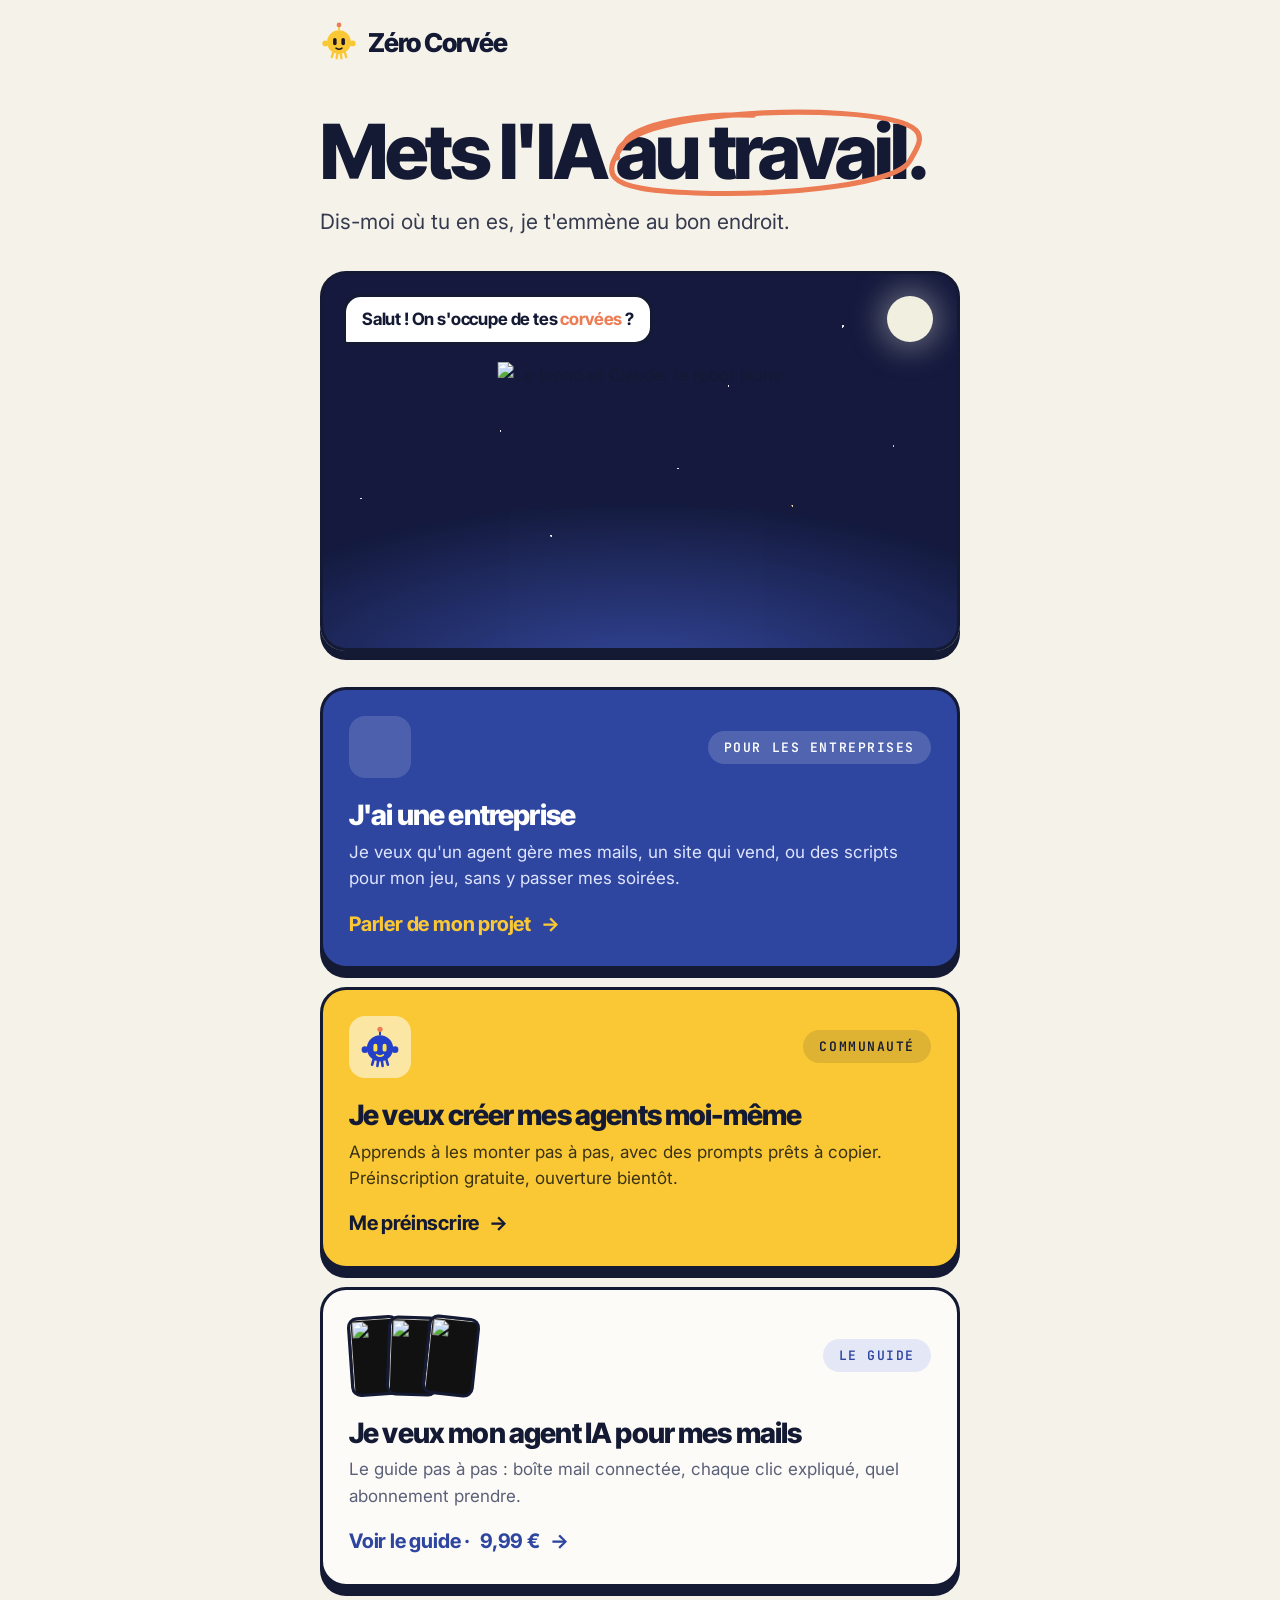
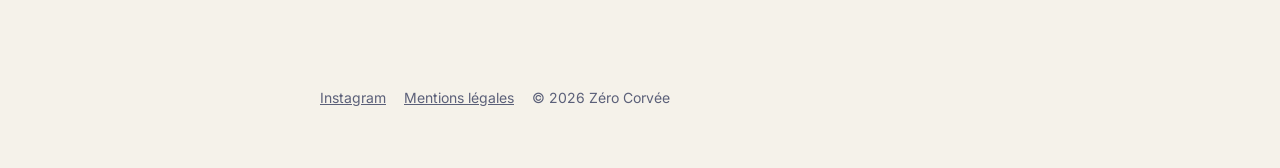
==== index.html @ 28c99670 "Add files via upload" ====
<!doctype html>
<html lang="fr">
<head>
  <meta charset="utf-8">
  <meta name="viewport" content="width=device-width, initial-scale=1">
  <title>Zéro Corvée · Mets l'IA au travail</title>
  <meta name="description" content="Agents IA, sites, scripts : dis-moi où tu en es, je t'emmène au bon endroit.">
  <meta property="og:image" content="img/og.jpg">
  <meta property="og:title" content="Zéro Corvée · Mets l'IA au travail">
  <meta property="og:site_name" content="Zéro Corvée">
  <link rel="stylesheet" href="styles.css?v=6">
</head>
<body>
  <main class="wrap">
    <header class="top">
      <a class="logo" href="index.html"><span data-robot="yellow"></span><span data-brand></span></a>
    </header>

    <h1 style="margin-top:28px">Mets l'IA <span class="circled">au travail</span>.</h1>
    <p class="lead">Dis-moi où tu en es, je t'emmène au bon endroit.</p>

    <div class="scene">
      <div class="stars"></div><div class="moon"></div>
      <div class="bubble">Salut ! On s'occupe de tes <b>corvées</b> ?</div>
      <img class="duo" src="img/duo.png" alt="Le blond et Claude, le robot jaune">
    </div>

    <div class="choices">
      <a class="choice blue" href="entreprise.html">
        <div class="choice-head"><span class="icon-tile"><img src="img/robot.png" alt=""></span><span class="tag">Pour les entreprises</span></div>
        <h3>J'ai une entreprise</h3>
        <p>Je veux qu'un agent gère mes mails, un site qui vend, ou des scripts pour mon jeu, sans y passer mes soirées.</p>
        <span class="arrow-link">Parler de mon projet</span>
      </a>

      <a class="choice yellow" href="communaute.html">
        <div class="choice-head"><span class="icon-tile" data-robot="blue"></span><span class="tag">Communauté</span></div>
        <h3>Je veux créer mes agents moi-même</h3>
        <p>Apprends à les monter pas à pas, avec des prompts prêts à copier. Préinscription gratuite, ouverture bientôt.</p>
        <span class="arrow-link">Me préinscrire</span>
      </a>

      <a class="choice" href="guide.html">
        <div class="choice-head">
          <span class="thumbs"><img src="img/reel1.jpg" alt=""><img src="img/reel3.jpg" alt=""><img src="img/reel4.jpg" alt=""></span>
          <span class="tag">Le guide</span>
        </div>
        <h3>Je veux mon agent IA pour mes mails</h3>
        <p>Le guide pas à pas : boîte mail connectée, chaque clic expliqué, quel abonnement prendre.</p>
        <span class="arrow-link">Voir le guide · <span data-price></span></span>
      </a>
    </div>

    <footer>
      <div class="foot-links">
        <a data-instagram href="#">Instagram</a>
        <a href="mentions.html">Mentions légales</a>
        <span>© <span data-year></span> <span data-brand></span></span>
      </div>
    </footer>
  </main>
  <script src="config.js?v=6"></script>
  <script src="app.js?v=6"></script>
</body>
</html>
---- styles.css ----
@import url("https://fonts.googleapis.com/css2?family=Inter+Tight:wght@600;700;800&family=Inter:wght@400;500;600;700&family=JetBrains+Mono:wght@500;600&display=swap");

:root {
  --bg: #f5f2ea;
  --bg-2: #eeebe2;
  --card: #fcfbf7;
  --ink: #141a33;
  --night: #141a3d;
  --muted: #5b6079;
  --line: #e1ddd1;
  --line-2: #d4cfc1;
  --blue: #2e46a0;          /* le costume du blond */
  --blue-soft: #e4e8f6;
  --yellow: #fac834;        /* le robot */
  --orange: #ec7c54;        /* l'antenne du robot */
  --green: #2f9d62;
  --radius: 26px;
}

* { box-sizing: border-box; }
html { -webkit-text-size-adjust: 100%; }
body {
  margin: 0;
  background: var(--bg);
  color: var(--ink);
  font: 400 17px/1.55 "Inter", system-ui, sans-serif;
}
img { max-width: 100%; display: block; }
a { color: inherit; }

.wrap { width: min(640px, 100% - 32px); margin: 0 auto; }
.wrap-wide { width: min(1160px, 100% - 32px); margin: 0 auto; }

/* ---------- typographie ---------- */
h1, h2, h3 { font-family: "Inter Tight", "Inter", sans-serif; font-weight: 800; letter-spacing: -0.045em; line-height: 0.98; margin: 0; }
h1 { font-size: clamp(40px, 8.5vw, 76px); }
h2 { font-size: clamp(34px, 6vw, 60px); }
h3 { font-size: clamp(22px, 3.4vw, 28px); letter-spacing: -0.03em; line-height: 1.1; }
.lead { font-size: clamp(17px, 2.4vw, 21px); color: var(--ink); opacity: .85; margin: 18px 0 0; }
.muted { color: var(--muted); }
.label { font: 600 13px/1 "JetBrains Mono", monospace; letter-spacing: .14em; text-transform: uppercase; color: var(--blue); }

/* mot entouré à la main */
.circled { position: relative; display: inline-block; white-space: nowrap; }
.circled svg { position: absolute; left: -6%; top: -14%; width: 112%; height: 128%; overflow: visible; pointer-events: none; }
.circled path { fill: none; stroke: var(--orange); stroke-width: 3.2; stroke-linecap: round; }
.underlined { background: linear-gradient(transparent 62%, var(--yellow) 62%, var(--yellow) 92%, transparent 92%); padding: 0 2px; }
.scribble { position: relative; display: inline-block; }
.scribble::after { content: ""; position: absolute; left: -2%; right: -2%; bottom: -0.06em; height: .14em; background: var(--orange); border-radius: 999px; transform: rotate(-1.2deg); }

/* ---------- en-tête ---------- */
.top { display: flex; align-items: center; justify-content: space-between; padding: 22px 0; }
.logo { display: inline-flex; align-items: center; gap: 10px; text-decoration: none; font: 800 26px/1 "Inter Tight", sans-serif; letter-spacing: -0.04em; }
.logo svg { width: 38px; height: 38px; }
.back { display: inline-flex; align-items: center; gap: 8px; padding: 12px 20px; border: 2px solid var(--line-2); border-radius: 999px; text-decoration: none; font-weight: 600; background: var(--card); }
.nav-bar { border-bottom: 1px solid var(--line-2); background: var(--bg); position: sticky; top: 0; z-index: 10; }
.nav-bar .top { padding: 14px 0; }

/* ---------- boutons ---------- */
.btn { display: inline-flex; align-items: center; justify-content: center; gap: 10px; padding: 18px 28px; border: 0; border-radius: 6px; background: var(--ink); color: #fff; font: 600 18px/1 "Inter", sans-serif; text-decoration: none; cursor: pointer; }
.btn:hover { background: #222a4d; }
.btn.block { width: 100%; }
.btn.small { padding: 12px 20px; font-size: 16px; }
.arrow-link { display: inline-flex; align-items: center; gap: 10px; margin-top: 20px; font: 700 20px/1.2 "Inter Tight", sans-serif; letter-spacing: -0.01em; text-decoration: none; color: var(--blue); }
.arrow-link::after { content: "→"; font-family: "Inter", sans-serif; transition: transform .2s; }
.arrow-link:hover::after { transform: translateX(4px); }

/* ---------- cartes de l'accueil ---------- */
.choices { display: grid; gap: 18px; margin: 36px 0 60px; }
.choice { display: block; position: relative; padding: 26px 26px 28px; border: 3px solid var(--ink); border-radius: var(--radius); background: var(--card); box-shadow: 0 9px 0 var(--ink); text-decoration: none; transition: transform .15s, box-shadow .15s; }
.choice:hover { transform: translateY(3px); box-shadow: 0 6px 0 var(--ink); }
.choice.blue { background: var(--blue); color: #fff; }
.choice.blue .arrow-link { color: var(--yellow); }
.choice.blue p { color: #dfe4ff; }
.choice p { margin: 8px 0 0; color: var(--muted); font-size: 17px; }
.choice-head { display: flex; align-items: center; justify-content: space-between; margin-bottom: 22px; gap: 12px; }
.icon-tile { width: 62px; height: 62px; border-radius: 16px; display: grid; place-items: center; background: var(--blue-soft); flex: none; }
.icon-tile svg { width: 42px; height: 42px; }
.choice.blue .icon-tile { background: rgba(255,255,255,.14); }
.tag { font: 600 13px/1 "JetBrains Mono", monospace; letter-spacing: .12em; text-transform: uppercase; padding: 10px 16px; border-radius: 999px; background: var(--blue-soft); color: var(--blue); white-space: nowrap; }
.choice.blue .tag { background: rgba(255,255,255,.16); color: #fff; }
.thumbs { display: flex; }
.thumbs img { width: 52px; height: 80px; object-fit: cover; border-radius: 10px; border: 3px solid var(--ink); margin-right: -14px; transform: rotate(-4deg); background: #111; }
.thumbs img:nth-child(2) { transform: rotate(2deg); }
.thumbs img:nth-child(3) { transform: rotate(6deg); }

/* ---------- parcours (questions) ---------- */
.step { display: none; padding: 26px 0 60px; animation: fade .35s ease; }
.step.on { display: block; }
@keyframes fade { from { opacity: 0; transform: translateY(8px); } to { opacity: 1; transform: none; } }
.step h1 { font-size: clamp(32px, 6.4vw, 48px); margin: 14px 0 28px; }
.opts { display: grid; gap: 16px; }
.opt { width: 100%; text-align: left; padding: 24px 26px; border: 2px solid var(--line-2); border-radius: 22px; background: var(--card); box-shadow: 0 5px 0 var(--line-2); font: 700 21px/1.2 "Inter Tight", sans-serif; letter-spacing: -0.01em; color: var(--ink); cursor: pointer; transition: transform .12s, box-shadow .12s, border-color .12s; }
.opt:hover { border-color: var(--blue); box-shadow: 0 5px 0 var(--blue); }
.opt:active { transform: translateY(3px); box-shadow: 0 2px 0 var(--blue); }
.opt small { display: block; margin-top: 6px; font: 400 15px/1.4 "Inter", sans-serif; color: var(--muted); }
.progress { display: flex; gap: 6px; margin-top: 4px; }
.progress span { height: 5px; flex: 1; border-radius: 9px; background: var(--line-2); }
.progress span.on { background: var(--blue); }
.quote { margin: 22px 0 30px; padding: 18px 22px; border-left: 5px solid var(--blue); border-radius: 0 16px 16px 0; background: var(--blue-soft); font-size: 18px; }
.quote s { opacity: .7; }
.quote strong { color: var(--blue); }

/* ---------- formulaires ---------- */
.panel { padding: 28px; border: 2px solid var(--ink); border-radius: var(--radius); background: var(--card); }
.panel-head { display: flex; align-items: center; gap: 16px; padding-bottom: 20px; border-bottom: 2px solid var(--line); margin-bottom: 22px; }
.avatar { width: 64px; height: 64px; border-radius: 50%; object-fit: cover; border: 3px solid var(--ink); flex: none; }
.avatar.yellow { border-color: var(--yellow); }
label.field { display: block; margin: 0 0 16px; font-weight: 600; }
label.field span { display: block; margin-bottom: 8px; }
input, textarea { width: 100%; padding: 16px 18px; border: 2px solid var(--line-2); border-radius: 16px; background: #fff; font: 400 17px/1.4 "Inter", sans-serif; color: var(--ink); }
input:focus, textarea:focus { outline: none; border-color: var(--blue); }
textarea { min-height: 120px; resize: vertical; }
.summary { display: flex; flex-wrap: wrap; gap: 8px; margin-bottom: 20px; }
.summary span { padding: 8px 14px; border-radius: 999px; background: var(--blue-soft); color: var(--blue); font-weight: 600; font-size: 15px; }
.ok { display: none; padding: 22px; border-radius: 18px; background: #e5f5ec; color: #145a36; font-weight: 600; }
.or { text-align: center; margin: 18px 0 0; color: var(--muted); }
.or a { color: var(--blue); font-weight: 600; }

/* ---------- page communauté ---------- */
.me { display: flex; gap: 16px; align-items: center; margin: 26px 0; color: var(--muted); }
.offer { margin: 10px 0 30px; padding: 30px; border: 3px solid var(--ink); border-radius: var(--radius); background: var(--blue); color: #fff; box-shadow: 0 9px 0 var(--ink); }
.offer .tag { background: rgba(255,255,255,.16); color: #fff; }
.offer-top { display: flex; justify-content: space-between; align-items: center; gap: 12px; }
.offer .big { font: 800 clamp(40px, 9vw, 64px)/1 "Inter Tight", sans-serif; letter-spacing: -0.05em; margin: 22px 0 14px; }
.ticks { list-style: none; padding: 0; margin: 0 0 22px; display: grid; gap: 12px; }
.ticks li { display: flex; gap: 12px; align-items: flex-start; font-weight: 600; }
.ticks li::before { content: ""; flex: none; width: 26px; height: 26px; margin-top: 1px; border-radius: 50%; background: #fff url("data:image/svg+xml,%3Csvg xmlns='http://www.w3.org/2000/svg' viewBox='0 0 24 24'%3E%3Cpath d='M6 12.5l4 4 8-9' fill='none' stroke='%232440c9' stroke-width='3' stroke-linecap='round' stroke-linejoin='round'/%3E%3C/svg%3E") center/18px no-repeat; }
.ticks em { font-style: normal; color: var(--yellow); }
.offer input { border-color: transparent; }
.offer .btn { background: var(--card); color: var(--blue); border: 3px solid var(--ink); box-shadow: 0 6px 0 var(--ink); border-radius: 22px; justify-content: space-between; margin-top: 14px; }
.offer .ok { margin-top: 14px; }
.small-ticks { list-style: none; padding: 0; margin: 18px 0 0; display: grid; gap: 8px; font-size: 15px; font-weight: 600; }
.small-ticks li::before { content: "✓ "; color: var(--yellow); }
.features { display: grid; gap: 14px; margin: 18px 0 70px; }
.feature { display: flex; gap: 18px; align-items: center; padding: 18px 22px; border: 2px solid var(--line); border-radius: 22px; background: var(--card); }
.feature .icon-tile { width: 56px; height: 56px; }
.feature b { display: block; font: 700 20px/1.2 "Inter Tight", sans-serif; letter-spacing: -0.02em; }
.feature span { color: var(--muted); }

/* ---------- page du guide ---------- */
.hero { display: grid; gap: 44px; align-items: center; padding: 56px 0 70px; }
@media (min-width: 900px) { .hero { grid-template-columns: 1.05fr 1fr; padding: 90px 0 100px; } }
.badge { display: inline-block; padding: 9px 14px; border: 2px solid var(--ink); background: var(--yellow); font: 600 14px/1 "JetBrains Mono", monospace; letter-spacing: .12em; text-transform: uppercase; }
.price { font: 800 clamp(56px, 9vw, 84px)/1 "Inter Tight", sans-serif; letter-spacing: -0.05em; margin: 18px 0 6px; display: flex; align-items: baseline; gap: 18px; flex-wrap: wrap; }
.price s { font-size: .6em; color: var(--muted); text-decoration-color: var(--blue); text-decoration-thickness: 5px; }
.price small { font: 600 18px/1 "Inter", sans-serif; color: var(--muted); letter-spacing: 0; }
.cover { position: relative; padding: 44px 40px 40px; background: radial-gradient(120% 90% at 50% 100%, #2a3a8c 0%, #141a33 60%); color: #fff; box-shadow: 18px 18px 0 var(--line-2); }
.cover .label { color: var(--yellow); }
.cover h2 { font-size: clamp(36px, 5vw, 58px); margin: 14px 0; color: #fff; }
.cover h2 b { color: var(--orange); }
.cover p { color: #cfd5f3; margin: 0 0 26px; }
.phones { display: flex; justify-content: center; gap: 12px; }
.phones img { width: 23%; aspect-ratio: 9 / 16; object-fit: cover; border-radius: 16px; border: 4px solid #0b0e1c; box-shadow: 0 16px 30px rgba(0,0,0,.45); }
.phones img:nth-child(1) { transform: rotate(-6deg) translateY(8px); }
.phones img:nth-child(2) { transform: translateY(18px); }
.phones img:nth-child(3) { transform: translateY(12px); }
.phones img:nth-child(4) { transform: rotate(5deg); }
.edition { display: inline-block; margin-top: 30px; padding: 7px 12px; border-radius: 999px; background: var(--yellow); color: var(--ink); font: 600 13px/1 "JetBrains Mono", monospace; }
.included { margin-top: 26px; padding: 26px; border: 2px solid var(--ink); background: var(--card); }
.included h3 { font-size: 24px; margin-bottom: 14px; }
.checks { list-style: none; padding: 0; margin: 0; display: grid; gap: 12px; }
.checks li { display: flex; gap: 14px; font-size: 18px; }
.checks li::before { content: "✓"; color: var(--blue); font-weight: 800; }
section.band { border-top: 1px solid var(--line-2); padding: 84px 0; }
section.alt { background: var(--bg-2); }
.split { display: grid; gap: 40px; }
@media (min-width: 900px) { .split { grid-template-columns: 1fr 1.15fr; gap: 70px; } }
.yellow-box { margin-top: 30px; padding: 26px; border: 2px solid var(--ink); background: var(--yellow); box-shadow: 9px 9px 0 var(--ink); }
.yellow-box b { font: 700 22px/1.2 "Inter Tight", sans-serif; letter-spacing: -0.02em; }
.chips { display: flex; flex-wrap: wrap; gap: 10px; margin: 16px 0; }
.chips span { padding: 9px 13px; border: 2px solid var(--ink); background: #fff; font: 600 15px/1 "JetBrains Mono", monospace; }
.timeline { list-style: none; padding: 0; margin: 0; }
.timeline li { position: relative; display: flex; gap: 22px; padding-bottom: 34px; }
.timeline li:not(:last-child)::after { content: ""; position: absolute; left: 36px; top: 76px; bottom: 6px; border-left: 2px dashed var(--line-2); }
.timeline .icon-tile { width: 74px; height: 74px; border-radius: 0; border: 2px solid var(--ink); background: var(--yellow); }
.timeline li:nth-child(even) .icon-tile { background: #fff; }
.timeline b { display: block; font: 700 23px/1.2 "Inter Tight", sans-serif; letter-spacing: -0.02em; margin: 6px 0 6px; }
.timeline span { color: var(--muted); }
.toc { padding: 46px 40px; background: #fff; border-left: 26px solid #1b1d26; box-shadow: 14px 14px 0 var(--line-2); }
.toc .label { font-size: 11px; }
.toc h3 { font-size: 30px; margin: 10px 0 26px; }
.toc ol { list-style: none; padding: 0; margin: 0; counter-reset: c -1; }
.toc li { counter-increment: c; display: grid; grid-template-columns: 44px 1fr; gap: 6px; padding: 11px 0; border-bottom: 1px solid #e6e3da; font-size: 15px; }
.toc li::before { content: counter(c, decimal-leading-zero); font: 600 13px/1.5 "JetBrains Mono", monospace; color: var(--blue); }
.toc li small { display: block; color: var(--muted); font-size: 12px; }
.shots { display: grid; grid-template-columns: repeat(2, 1fr); gap: 16px; margin-top: 40px; }
@media (min-width: 900px) { .shots { grid-template-columns: repeat(4, 1fr); gap: 22px; } }
.shots img { width: 100%; aspect-ratio: 9 / 16; object-fit: cover; border-radius: 26px; border: 6px solid var(--ink); }
.sticky-cta { border-top: 1px solid var(--ink); border-bottom: 1px solid var(--ink); padding: 26px 0; }
.sticky-cta .wrap-wide { display: flex; justify-content: space-between; align-items: center; gap: 20px; flex-wrap: wrap; }
.sticky-cta b { font: 700 22px/1.2 "Inter Tight", sans-serif; letter-spacing: -0.02em; }
.costs { list-style: none; padding: 0; margin: 0; border-top: 2px solid var(--ink); }
.costs li { display: flex; justify-content: space-between; align-items: center; gap: 14px; padding: 24px 0; border-bottom: 1px solid var(--line-2); font: 700 20px/1.3 "Inter Tight", sans-serif; letter-spacing: -0.01em; }
.costs em { font: 600 15px/1 "Inter", sans-serif; font-style: normal; padding: 10px 12px; border: 2px solid var(--ink); white-space: nowrap; }
details { border-bottom: 1px solid var(--line-2); }
details:first-of-type { border-top: 2px solid var(--ink); }
summary { list-style: none; display: flex; justify-content: space-between; gap: 20px; padding: 24px 0; cursor: pointer; font: 700 21px/1.3 "Inter Tight", sans-serif; letter-spacing: -0.01em; }
summary::-webkit-details-marker { display: none; }
summary::after { content: "+"; color: var(--blue); font-size: 26px; line-height: 1; }
details[open] summary::after { content: "–"; }
details p { margin: 0 0 24px; color: var(--muted); max-width: 760px; }
.buy { display: grid; gap: 44px; align-items: center; }
@media (min-width: 900px) { .buy { grid-template-columns: 1fr 1.1fr; gap: 90px; } }
.fine { font-size: 14px; color: var(--muted); margin-top: 16px; }
footer { padding: 40px 0 60px; color: var(--muted); font-size: 14px; }
footer a { color: var(--muted); }
.foot-links { display: flex; gap: 18px; flex-wrap: wrap; }
[hidden] { display: none !important; }

/* barre du haut sur petits écrans : logo et bouton sur une ligne */
.logo, .btn { white-space: nowrap; }
@media (max-width: 520px) {
  .nav-bar .logo { font-size: 21px; }
  .nav-bar .logo svg { width: 32px; height: 32px; }
  .nav-bar .btn.small { padding: 11px 14px; font-size: 14px; }
}

/* ---------- univers des personnages ---------- */
.scene { position: relative; margin: 32px 0 6px; height: 330px; border: 3px solid var(--ink); border-radius: var(--radius);
  background: radial-gradient(120% 80% at 50% 110%, #34489e 0%, var(--night) 62%); box-shadow: 0 9px 0 var(--ink); overflow: hidden; }
.scene .stars { position: absolute; inset: 0; opacity: .9;
  background-image: radial-gradient(2px 2px at 12% 18%, #fff 50%, transparent 52%), radial-gradient(1.5px 1.5px at 28% 42%, #fff 50%, transparent 52%),
    radial-gradient(2px 2px at 46% 12%, #ffe9a8 50%, transparent 52%), radial-gradient(1.5px 1.5px at 64% 30%, #fff 50%, transparent 52%),
    radial-gradient(2.5px 2.5px at 82% 14%, #fff 50%, transparent 52%), radial-gradient(1.5px 1.5px at 90% 46%, #cfe3ff 50%, transparent 52%),
    radial-gradient(1.5px 1.5px at 6% 60%, #fff 50%, transparent 52%), radial-gradient(2px 2px at 36% 70%, #fff 50%, transparent 52%),
    radial-gradient(1.5px 1.5px at 74% 62%, #ffe9a8 50%, transparent 52%), radial-gradient(1.5px 1.5px at 56% 52%, #fff 50%, transparent 52%);
  animation: twinkle 4s ease-in-out infinite alternate; }
@keyframes twinkle { from { opacity: .55; } to { opacity: 1; } }
.scene .moon { position: absolute; top: 22px; right: 24px; width: 46px; height: 46px; border-radius: 50%; background: #f1efe0; box-shadow: 0 0 30px 8px rgba(241,239,224,.35); }
.scene .duo { position: absolute; left: 50%; bottom: -6px; height: 78%; width: auto; transform: translateX(-50%); }
.scene .bubble { position: absolute; top: 20px; left: 20px; max-width: 62%; padding: 12px 16px; border-radius: 18px 18px 18px 4px; z-index: 2;
  background: #fff; border: 3px solid var(--ink); font: 700 17px/1.25 "Inter Tight", sans-serif; letter-spacing: -0.01em; }
.scene .bubble b { color: var(--orange); }
.choice.yellow { background: var(--yellow); }
.choice.yellow p { color: #3a3216; }
.choice.yellow .tag { background: rgba(20,26,51,.12); color: var(--ink); }
.choice.yellow .icon-tile { background: rgba(255,255,255,.55); }
.choice.yellow .arrow-link { color: var(--ink); }
.choice .icon-tile img { width: 56px; height: auto; }
.robot-float { width: 120px; margin: 0 auto -14px; display: block; animation: float 3s ease-in-out infinite; }
@keyframes float { 50% { transform: translateY(-8px); } }
@media (min-width: 900px) { .scene { height: 380px; } }
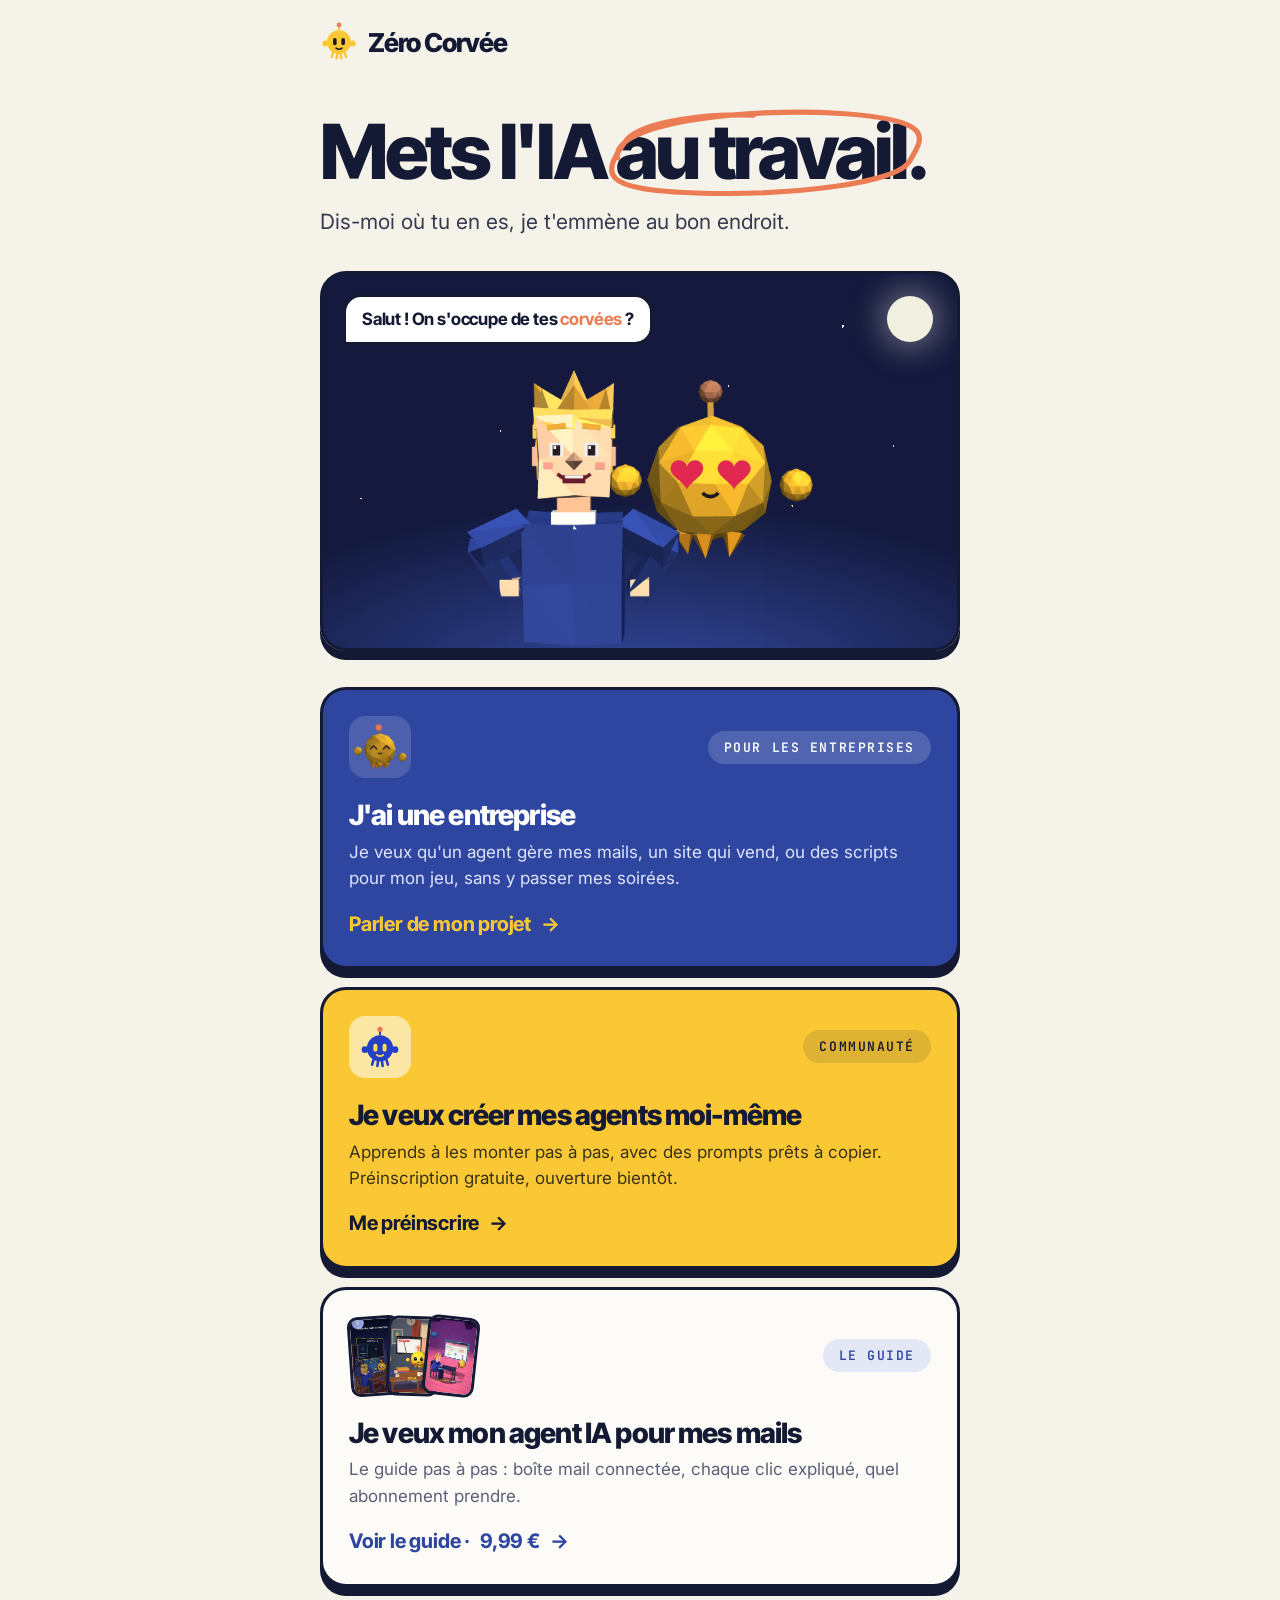
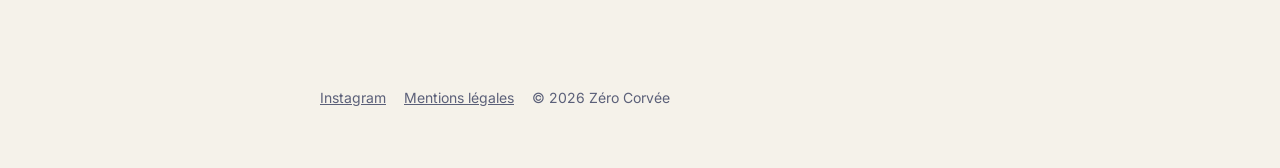
==== commit 60c4c66b: "Add files via upload" ====
--- a/index.html
+++ b/index.html
@@ -5,7 +5,7 @@
   <meta name="viewport" content="width=device-width, initial-scale=1">
   <title>Zéro Corvée · Mets l'IA au travail</title>
   <meta name="description" content="Agents IA, sites, scripts : dis-moi où tu en es, je t'emmène au bon endroit.">
-  <meta property="og:image" content="img/og.jpg">
+  <meta property="og:image" content="og.jpg">
   <meta property="og:title" content="Zéro Corvée · Mets l'IA au travail">
   <meta property="og:site_name" content="Zéro Corvée">
   <link rel="stylesheet" href="styles.css?v=6">
@@ -22,12 +22,12 @@
     <div class="scene">
       <div class="stars"></div><div class="moon"></div>
       <div class="bubble">Salut ! On s'occupe de tes <b>corvées</b> ?</div>
-      <img class="duo" src="img/duo.png" alt="Le blond et Claude, le robot jaune">
+      <img class="duo" src="duo.png" alt="Le blond et Claude, le robot jaune">
     </div>
 
     <div class="choices">
       <a class="choice blue" href="entreprise.html">
-        <div class="choice-head"><span class="icon-tile"><img src="img/robot.png" alt=""></span><span class="tag">Pour les entreprises</span></div>
+        <div class="choice-head"><span class="icon-tile"><img src="robot.png" alt=""></span><span class="tag">Pour les entreprises</span></div>
         <h3>J'ai une entreprise</h3>
         <p>Je veux qu'un agent gère mes mails, un site qui vend, ou des scripts pour mon jeu, sans y passer mes soirées.</p>
         <span class="arrow-link">Parler de mon projet</span>
@@ -42,7 +42,7 @@
 
       <a class="choice" href="guide.html">
         <div class="choice-head">
-          <span class="thumbs"><img src="img/reel1.jpg" alt=""><img src="img/reel3.jpg" alt=""><img src="img/reel4.jpg" alt=""></span>
+          <span class="thumbs"><img src="reel1.jpg" alt=""><img src="reel3.jpg" alt=""><img src="reel4.jpg" alt=""></span>
           <span class="tag">Le guide</span>
         </div>
         <h3>Je veux mon agent IA pour mes mails</h3>
